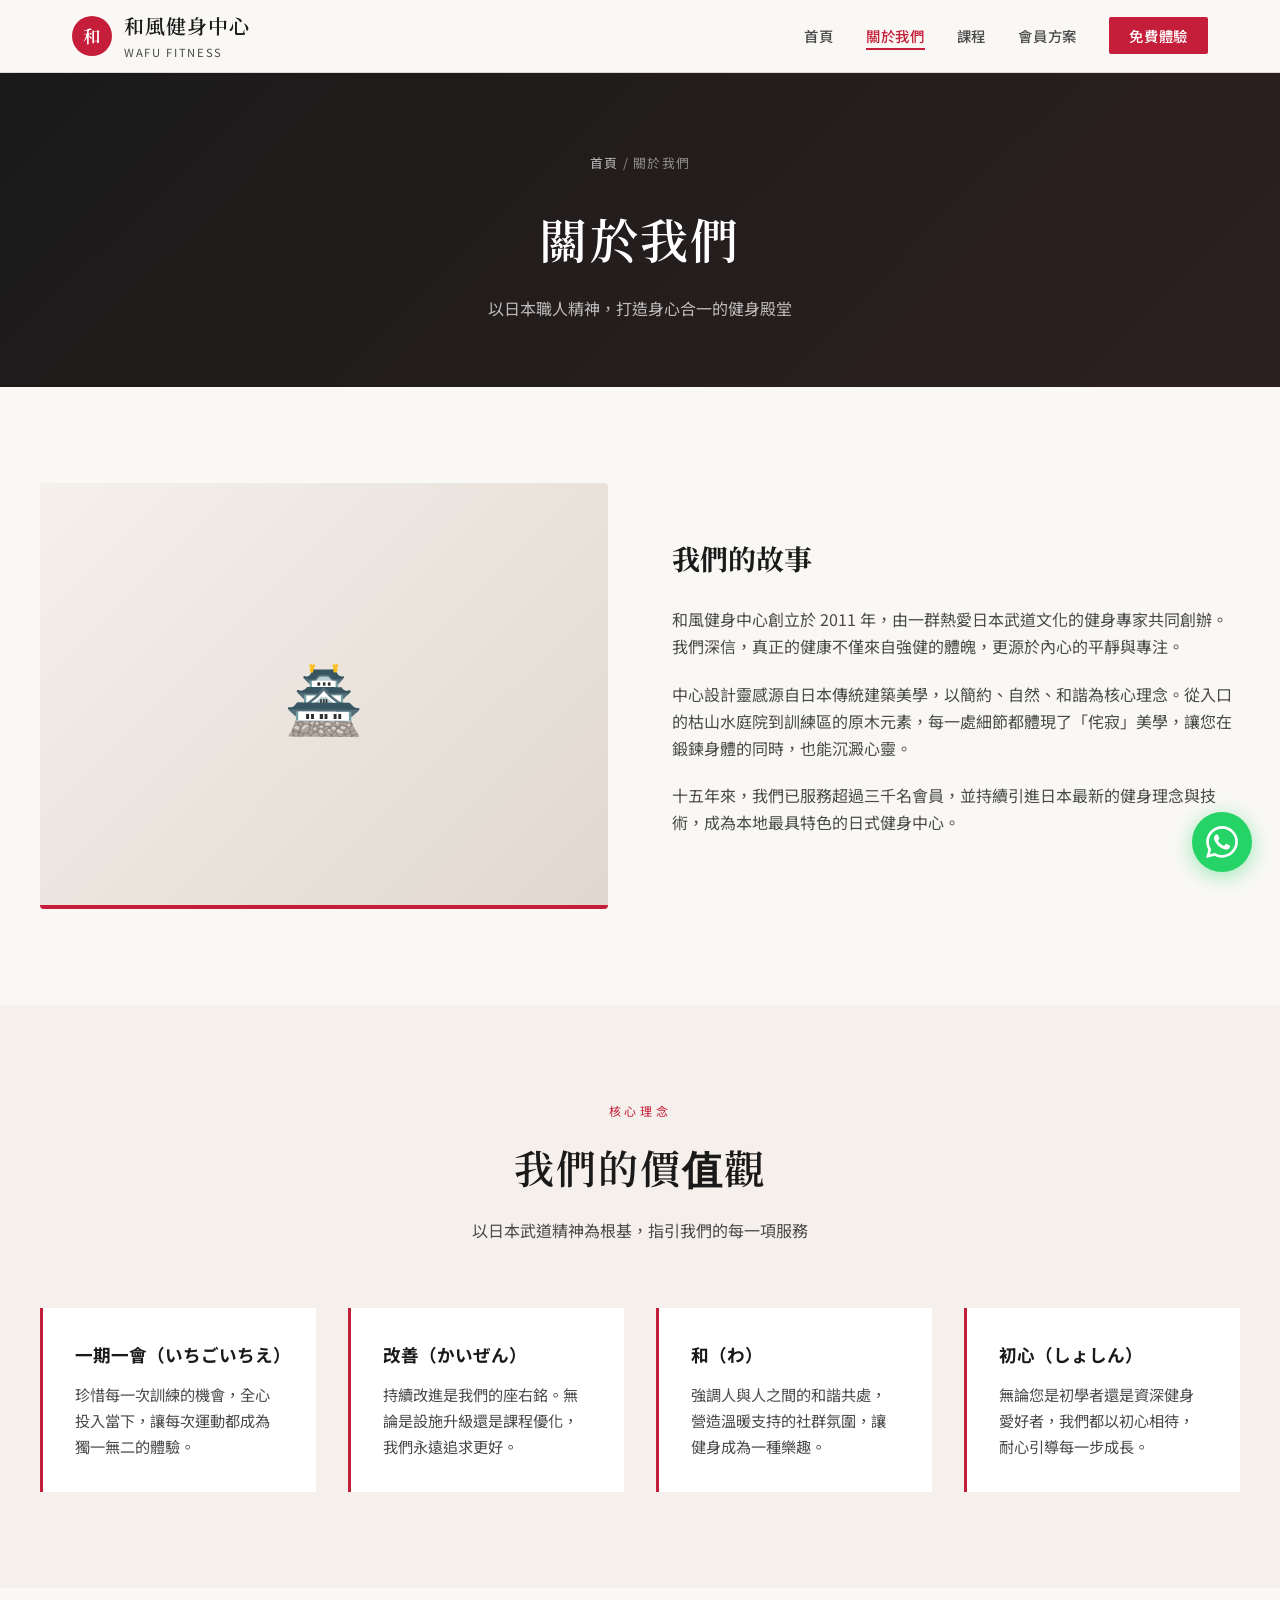
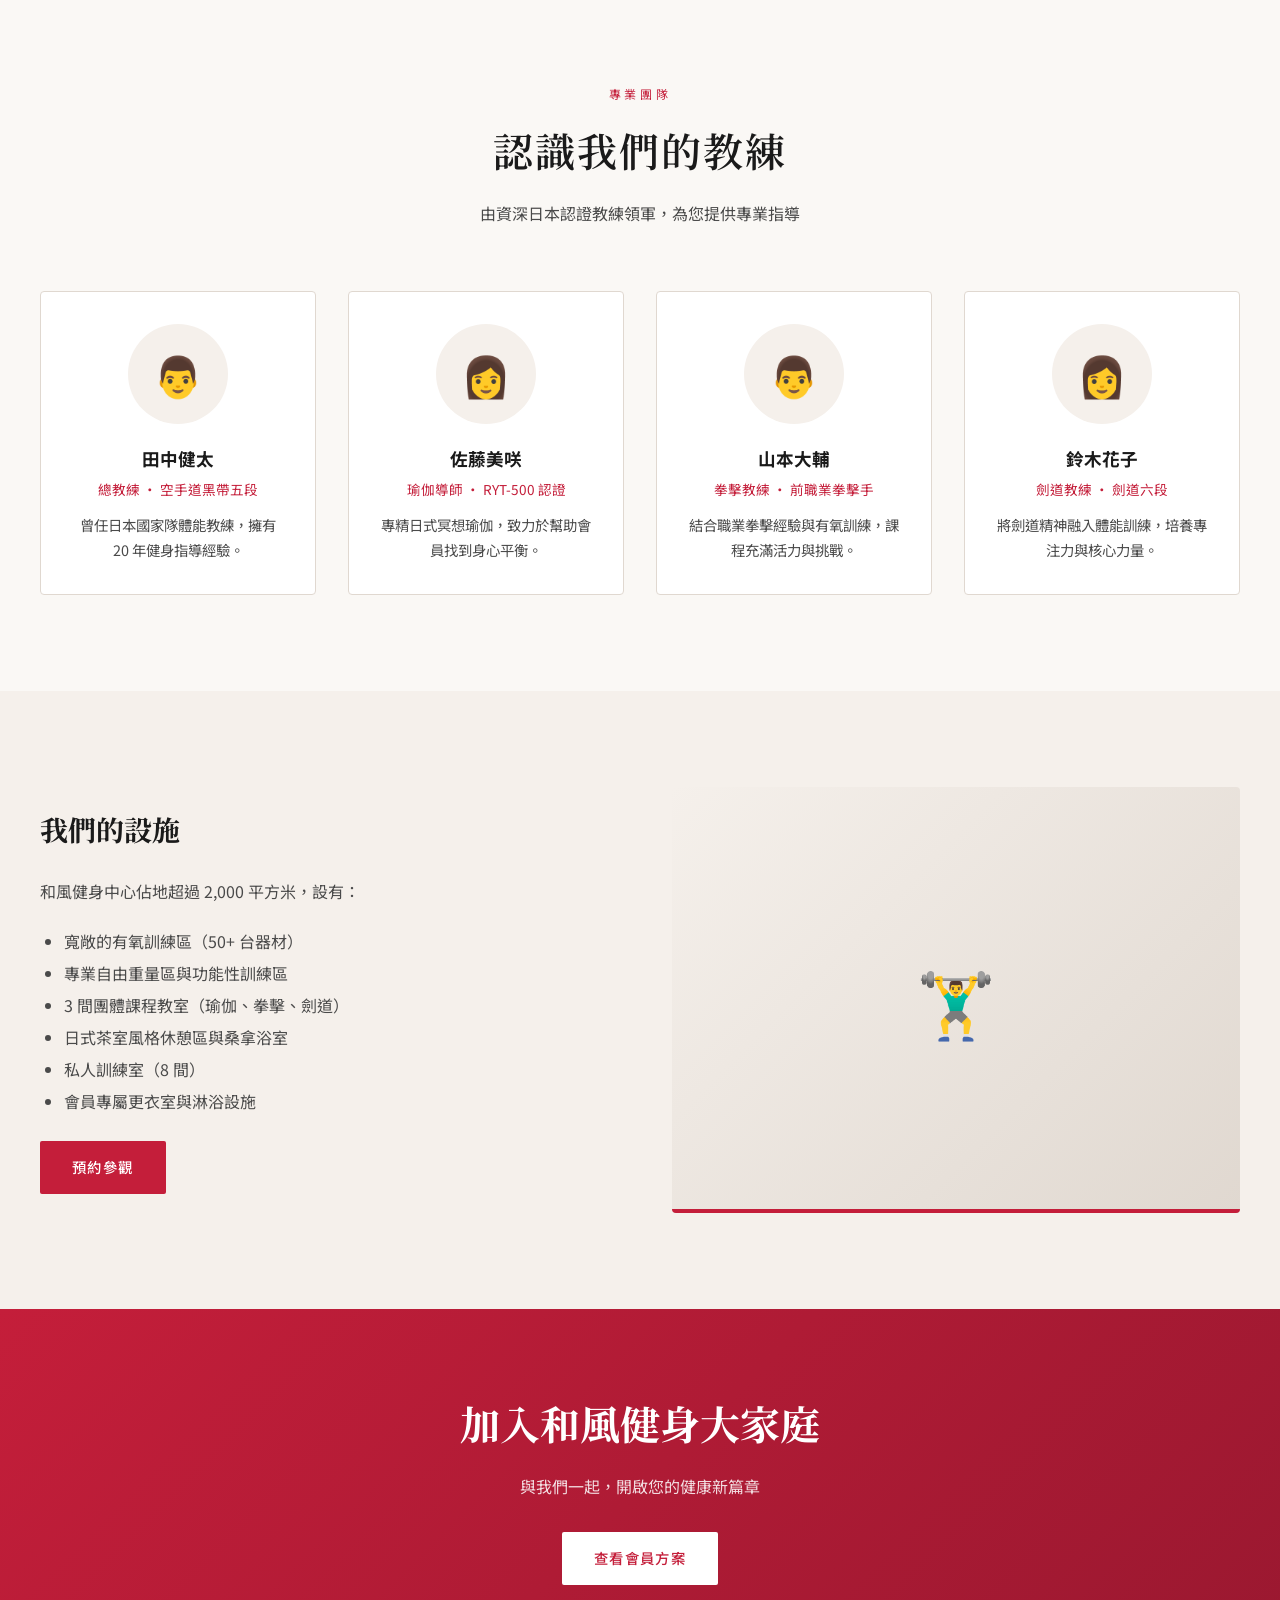
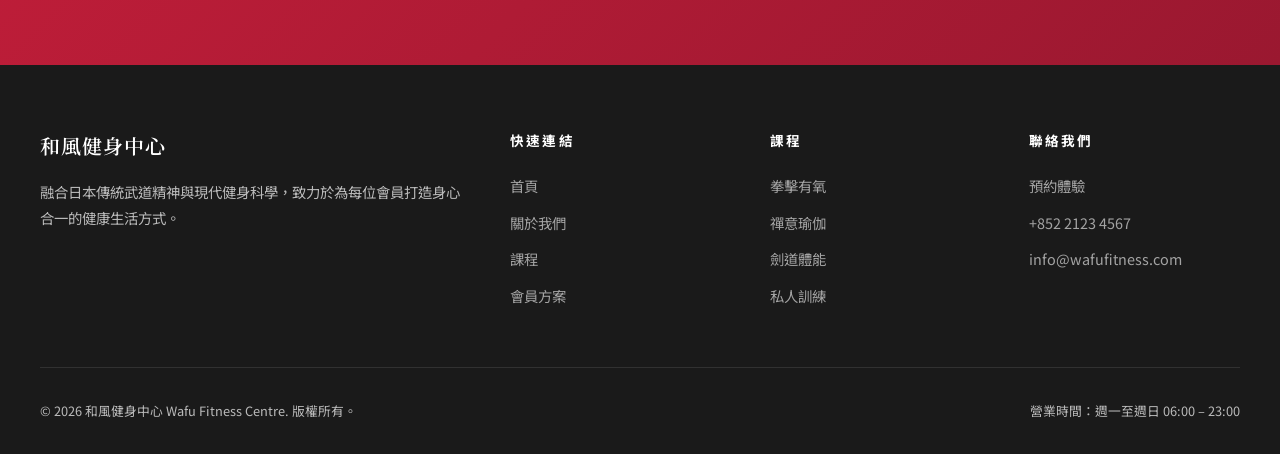
==== about.html @ 662dbab8 "Add files via upload" ====
<!DOCTYPE html>
<html lang="zh-Hant">
<head>
  <meta charset="UTF-8">
  <meta name="viewport" content="width=device-width, initial-scale=1.0">
  <title>和風健身中心 | 關於我們</title>
  <link rel="stylesheet" href="styles.css">
</head>
<body>
  <header id="header">
    <nav>
      <a href="index.html" class="logo">
        <div class="logo-icon">和</div>
        <div>
          <span class="logo-text">和風健身中心</span>
          <span class="logo-sub">WAFU FITNESS</span>
        </div>
      </a>
      <ul class="nav-links" id="navLinks">
        <li><a href="index.html">首頁</a></li>
        <li><a href="about.html" class="active">關於我們</a></li>
        <li><a href="classes.html">課程</a></li>
        <li><a href="membership.html">會員方案</a></li>
        <li><a href="contact.html" class="nav-cta">免費體驗</a></li>
      </ul>
      <button class="menu-toggle" id="menuToggle" aria-label="開啟選單">
        <span></span>
        <span></span>
        <span></span>
      </button>
    </nav>
  </header>

  <main>
    <section class="page-hero">
      <div class="breadcrumb"><a href="index.html">首頁</a> / 關於我們</div>
      <h1>關於我們</h1>
      <p>以日本職人精神，打造身心合一的健身殿堂</p>
    </section>

    <section class="section">
      <div class="section-inner">
        <div class="about-grid">
          <div class="about-image">🏯</div>
          <div class="about-text">
            <h3>我們的故事</h3>
            <p>和風健身中心創立於 2011 年，由一群熱愛日本武道文化的健身專家共同創辦。我們深信，真正的健康不僅來自強健的體魄，更源於內心的平靜與專注。</p>
            <p>中心設計靈感源自日本傳統建築美學，以簡約、自然、和諧為核心理念。從入口的枯山水庭院到訓練區的原木元素，每一處細節都體現了「侘寂」美學，讓您在鍛鍊身體的同時，也能沉澱心靈。</p>
            <p>十五年來，我們已服務超過三千名會員，並持續引進日本最新的健身理念與技術，成為本地最具特色的日式健身中心。</p>
          </div>
        </div>
      </div>
    </section>

    <section class="section" style="background: var(--paper-warm);">
      <div class="section-inner">
        <div class="section-header">
          <span class="section-tag">核心理念</span>
          <h2>我們的價值觀</h2>
          <p>以日本武道精神為根基，指引我們的每一項服務</p>
        </div>
        <div class="values-grid">
          <div class="value-item">
            <h4>一期一會（いちごいちえ）</h4>
            <p>珍惜每一次訓練的機會，全心投入當下，讓每次運動都成為獨一無二的體驗。</p>
          </div>
          <div class="value-item">
            <h4>改善（かいぜん）</h4>
            <p>持續改進是我們的座右銘。無論是設施升級還是課程優化，我們永遠追求更好。</p>
          </div>
          <div class="value-item">
            <h4>和（わ）</h4>
            <p>強調人與人之間的和諧共處，營造溫暖支持的社群氛圍，讓健身成為一種樂趣。</p>
          </div>
          <div class="value-item">
            <h4>初心（しょしん）</h4>
            <p>無論您是初學者還是資深健身愛好者，我們都以初心相待，耐心引導每一步成長。</p>
          </div>
        </div>
      </div>
    </section>

    <section class="section">
      <div class="section-inner">
        <div class="section-header">
          <span class="section-tag">專業團隊</span>
          <h2>認識我們的教練</h2>
          <p>由資深日本認證教練領軍，為您提供專業指導</p>
        </div>
        <div class="team-grid">
          <div class="team-card">
            <div class="team-avatar">👨</div>
            <h4>田中健太</h4>
            <div class="team-role">總教練 · 空手道黑帶五段</div>
            <p>曾任日本國家隊體能教練，擁有 20 年健身指導經驗。</p>
          </div>
          <div class="team-card">
            <div class="team-avatar">👩</div>
            <h4>佐藤美咲</h4>
            <div class="team-role">瑜伽導師 · RYT-500 認證</div>
            <p>專精日式冥想瑜伽，致力於幫助會員找到身心平衡。</p>
          </div>
          <div class="team-card">
            <div class="team-avatar">👨</div>
            <h4>山本大輔</h4>
            <div class="team-role">拳擊教練 · 前職業拳擊手</div>
            <p>結合職業拳擊經驗與有氧訓練，課程充滿活力與挑戰。</p>
          </div>
          <div class="team-card">
            <div class="team-avatar">👩</div>
            <h4>鈴木花子</h4>
            <div class="team-role">劍道教練 · 劍道六段</div>
            <p>將劍道精神融入體能訓練，培養專注力與核心力量。</p>
          </div>
        </div>
      </div>
    </section>

    <section class="section" style="background: var(--paper-warm);">
      <div class="section-inner">
        <div class="about-grid">
          <div class="about-text">
            <h3>我們的設施</h3>
            <p>和風健身中心佔地超過 2,000 平方米，設有：</p>
            <ul style="color: var(--ink-light); margin: 1rem 0 1.5rem 1.5rem; line-height: 2;">
              <li>寬敞的有氧訓練區（50+ 台器材）</li>
              <li>專業自由重量區與功能性訓練區</li>
              <li>3 間團體課程教室（瑜伽、拳擊、劍道）</li>
              <li>日式茶室風格休憩區與桑拿浴室</li>
              <li>私人訓練室（8 間）</li>
              <li>會員專屬更衣室與淋浴設施</li>
            </ul>
            <a href="contact.html" class="btn btn-primary">預約參觀</a>
          </div>
          <div class="about-image">🏋️‍♂️</div>
        </div>
      </div>
    </section>

    <section class="cta-section">
      <h2>加入和風健身大家庭</h2>
      <p>與我們一起，開啟您的健康新篇章</p>
      <a href="membership.html" class="btn">查看會員方案</a>
    </section>
  </main>

  <footer>
    <div class="footer-inner">
      <div class="footer-grid">
        <div class="footer-brand">
          <span class="logo-text">和風健身中心</span>
          <p>融合日本傳統武道精神與現代健身科學，致力於為每位會員打造身心合一的健康生活方式。</p>
        </div>
        <div class="footer-col">
          <h4>快速連結</h4>
          <ul>
            <li><a href="index.html">首頁</a></li>
            <li><a href="about.html">關於我們</a></li>
            <li><a href="classes.html">課程</a></li>
            <li><a href="membership.html">會員方案</a></li>
          </ul>
        </div>
        <div class="footer-col">
          <h4>課程</h4>
          <ul>
            <li><a href="classes.html">拳擊有氧</a></li>
            <li><a href="classes.html">禪意瑜伽</a></li>
            <li><a href="classes.html">劍道體能</a></li>
            <li><a href="classes.html">私人訓練</a></li>
          </ul>
        </div>
        <div class="footer-col">
          <h4>聯絡我們</h4>
          <ul>
            <li><a href="contact.html">預約體驗</a></li>
            <li><a href="tel:+85221234567">+852 2123 4567</a></li>
            <li><a href="mailto:info@wafufitness.com">info@wafufitness.com</a></li>
          </ul>
        </div>
      </div>
      <div class="footer-bottom">
        <span>&copy; 2026 和風健身中心 Wafu Fitness Centre. 版權所有。</span>
        <span>營業時間：週一至週日 06:00 – 23:00</span>
      </div>
    </div>
  </footer>

  <a href="https://wa.me/85222223333" class="whatsapp-float" target="_blank" rel="noopener noreferrer" aria-label="透過 WhatsApp 聯絡我們">
    <span class="whatsapp-float-tooltip">WhatsApp 查詢</span>
    <svg viewBox="0 0 24 24" aria-hidden="true"><path d="M17.472 14.382c-.297-.149-1.758-.867-2.03-.967-.273-.099-.471-.148-.67.15-.197.297-.767.966-.94 1.164-.173.199-.347.223-.644.075-.297-.15-1.255-.463-2.39-1.475-.883-.788-1.48-1.761-1.653-2.059-.173-.297-.018-.458.13-.606.134-.133.298-.347.446-.52.149-.174.198-.298.298-.497.099-.198.05-.371-.025-.52-.075-.149-.669-1.612-.916-2.207-.242-.579-.487-.5-.669-.51-.173-.008-.371-.01-.57-.01-.198 0-.52.074-.792.372-.272.297-1.04 1.016-1.04 2.479 0 1.462 1.065 2.875 1.213 3.074.149.198 2.096 3.2 5.077 4.487.709.306 1.262.489 1.694.625.712.227 1.36.195 1.871.118.571-.085 1.758-.719 2.006-1.413.248-.694.248-1.289.173-1.413-.074-.124-.272-.198-.57-.347m-5.421 7.403h-.004a9.87 9.87 0 01-5.031-1.378l-.361-.214-3.741.982.998-3.648-.235-.374a9.86 9.86 0 01-1.51-5.26c.001-5.45 4.436-9.884 9.888-9.884 2.64 0 5.122 1.03 6.988 2.898a9.825 9.825 0 012.893 6.994c-.003 5.45-4.435 9.884-9.881 9.884m8.413-18.297A11.815 11.815 0 0012.05 0C5.495 0 .16 5.335.157 11.892c0 2.096.547 4.142 1.588 5.945L.057 24l6.305-1.654a11.882 11.882 0 005.683 1.448h.005c6.554 0 11.89-5.335 11.893-11.893a11.821 11.821 0 00-3.48-8.413z"/></svg>
  </a>

  <script>
    const header = document.getElementById('header');
    const menuToggle = document.getElementById('menuToggle');
    const navLinks = document.getElementById('navLinks');

    window.addEventListener('scroll', () => {
      header.classList.toggle('scrolled', window.scrollY > 50);
    });

    menuToggle.addEventListener('click', () => {
      navLinks.classList.toggle('open');
    });
  </script>
</body>
</html>
---- styles.css ----
/* 和風健身中心 - 共用樣式 */
@import url('https://fonts.googleapis.com/css2?family=Noto+Sans+TC:wght@300;400;500;700&family=Noto+Serif+JP:wght@400;600&display=swap');

:root {
  --primary: #c41e3a;
  --primary-dark: #9a1830;
  --ink: #1a1a1a;
  --ink-light: #4a4a4a;
  --paper: #faf8f5;
  --paper-warm: #f5f0eb;
  --gold: #b8860b;
  --border: #e0d8d0;
  --shadow: rgba(26, 26, 26, 0.08);
}

* {
  margin: 0;
  padding: 0;
  box-sizing: border-box;
}

html {
  scroll-behavior: smooth;
}

body {
  font-family: 'Noto Sans TC', sans-serif;
  background: var(--paper);
  color: var(--ink);
  line-height: 1.7;
  font-size: 16px;
}

/* 導航列 */
header {
  position: fixed;
  top: 0;
  left: 0;
  right: 0;
  z-index: 1000;
  background: rgba(250, 248, 245, 0.95);
  backdrop-filter: blur(12px);
  border-bottom: 1px solid var(--border);
  transition: box-shadow 0.3s;
}

header.scrolled {
  box-shadow: 0 2px 20px var(--shadow);
}

nav {
  max-width: 1200px;
  margin: 0 auto;
  padding: 0 2rem;
  display: flex;
  align-items: center;
  justify-content: space-between;
  height: 72px;
}

.logo {
  display: flex;
  align-items: center;
  gap: 0.75rem;
  text-decoration: none;
  color: var(--ink);
}

.logo-icon {
  width: 40px;
  height: 40px;
  background: var(--primary);
  border-radius: 50%;
  display: flex;
  align-items: center;
  justify-content: center;
  color: white;
  font-family: 'Noto Serif JP', serif;
  font-size: 1.1rem;
  font-weight: 600;
}

.logo-text {
  font-family: 'Noto Serif JP', serif;
  font-size: 1.25rem;
  font-weight: 600;
  letter-spacing: 0.05em;
}

.logo-sub {
  font-size: 0.7rem;
  color: var(--ink-light);
  letter-spacing: 0.15em;
  display: block;
}

.nav-links {
  display: flex;
  list-style: none;
  gap: 2rem;
}

.nav-links a {
  text-decoration: none;
  color: var(--ink-light);
  font-size: 0.9rem;
  font-weight: 500;
  letter-spacing: 0.05em;
  transition: color 0.2s;
  position: relative;
}

.nav-links a:hover,
.nav-links a.active {
  color: var(--primary);
}

.nav-links a.active::after {
  content: '';
  position: absolute;
  bottom: -4px;
  left: 0;
  right: 0;
  height: 2px;
  background: var(--primary);
}

.nav-cta {
  background: var(--primary);
  color: white !important;
  padding: 0.5rem 1.25rem;
  border-radius: 2px;
  transition: background 0.2s !important;
}

.nav-cta:hover {
  background: var(--primary-dark) !important;
}

.nav-cta::after {
  display: none !important;
}

/* 漢堡選單 */
.menu-toggle {
  display: none;
  flex-direction: column;
  gap: 5px;
  background: none;
  border: none;
  cursor: pointer;
  padding: 4px;
}

.menu-toggle span {
  display: block;
  width: 24px;
  height: 2px;
  background: var(--ink);
  transition: 0.3s;
}

/* 主要內容 */
main {
  margin-top: 72px;
}

/* 英雄區塊 */
.hero {
  position: relative;
  min-height: 85vh;
  display: flex;
  align-items: center;
  background: linear-gradient(135deg, #1a1a1a 0%, #2d2020 50%, #1a1a1a 100%);
  overflow: hidden;
}

.hero::before {
  content: '';
  position: absolute;
  inset: 0;
  background:
    radial-gradient(circle at 20% 80%, rgba(196, 30, 58, 0.15) 0%, transparent 50%),
    radial-gradient(circle at 80% 20%, rgba(184, 134, 11, 0.1) 0%, transparent 50%);
}

.hero-pattern {
  position: absolute;
  inset: 0;
  opacity: 0.04;
  background-image: url("data:image/svg+xml,%3Csvg width='60' height='60' viewBox='0 0 60 60' xmlns='http://www.w3.org/2000/svg'%3E%3Cg fill='none' fill-rule='evenodd'%3E%3Cg fill='%23ffffff' fill-opacity='1'%3E%3Cpath d='M36 34v-4h-2v4h-4v2h4v4h2v-4h4v-2h-4zm0-30V0h-2v4h-4v2h4v4h2V6h4V4h-4zM6 34v-4H4v4H0v2h4v4h2v-4h4v-2H6zM6 4V0H4v4H0v2h4v4h2V6h4V4H6z'/%3E%3C/g%3E%3C/g%3E%3C/svg%3E");
}

.hero-content {
  position: relative;
  max-width: 1200px;
  margin: 0 auto;
  padding: 4rem 2rem;
  color: white;
}

.hero-tag {
  display: inline-block;
  font-size: 0.8rem;
  letter-spacing: 0.3em;
  color: var(--gold);
  margin-bottom: 1.5rem;
  text-transform: uppercase;
}

.hero h1 {
  font-family: 'Noto Serif JP', serif;
  font-size: clamp(2.5rem, 6vw, 4.5rem);
  font-weight: 600;
  line-height: 1.2;
  margin-bottom: 1.5rem;
  letter-spacing: 0.05em;
}

.hero h1 span {
  color: var(--primary);
}

.hero-desc {
  font-size: 1.15rem;
  color: rgba(255, 255, 255, 0.75);
  max-width: 540px;
  margin-bottom: 2.5rem;
  font-weight: 300;
}

.hero-buttons {
  display: flex;
  gap: 1rem;
  flex-wrap: wrap;
}

/* 按鈕 */
.btn {
  display: inline-block;
  padding: 0.875rem 2rem;
  font-size: 0.9rem;
  font-weight: 500;
  letter-spacing: 0.1em;
  text-decoration: none;
  border-radius: 2px;
  transition: all 0.25s;
  cursor: pointer;
  border: none;
  font-family: inherit;
}

.btn-primary {
  background: var(--primary);
  color: white;
}

.btn-primary:hover {
  background: var(--primary-dark);
  transform: translateY(-2px);
  box-shadow: 0 8px 25px rgba(196, 30, 58, 0.35);
}

.btn-outline {
  background: transparent;
  color: white;
  border: 1px solid rgba(255, 255, 255, 0.4);
}

.btn-outline:hover {
  border-color: white;
  background: rgba(255, 255, 255, 0.08);
}

.btn-dark {
  background: var(--ink);
  color: white;
}

.btn-dark:hover {
  background: #333;
  transform: translateY(-2px);
}

/* 區塊 */
.section {
  padding: 6rem 2rem;
}

.section-inner {
  max-width: 1200px;
  margin: 0 auto;
}

.section-header {
  text-align: center;
  margin-bottom: 4rem;
}

.section-tag {
  font-size: 0.75rem;
  letter-spacing: 0.3em;
  color: var(--primary);
  margin-bottom: 0.75rem;
  display: block;
}

.section-header h2 {
  font-family: 'Noto Serif JP', serif;
  font-size: clamp(1.75rem, 4vw, 2.5rem);
  font-weight: 600;
  margin-bottom: 1rem;
  letter-spacing: 0.05em;
}

.section-header p {
  color: var(--ink-light);
  max-width: 600px;
  margin: 0 auto;
}

/* 特色卡片 */
.features-grid {
  display: grid;
  grid-template-columns: repeat(auto-fit, minmax(280px, 1fr));
  gap: 2rem;
}

.feature-card {
  background: white;
  padding: 2.5rem 2rem;
  border: 1px solid var(--border);
  border-radius: 4px;
  transition: transform 0.3s, box-shadow 0.3s;
}

.feature-card:hover {
  transform: translateY(-4px);
  box-shadow: 0 12px 40px var(--shadow);
}

.feature-icon {
  width: 56px;
  height: 56px;
  background: var(--paper-warm);
  border-radius: 50%;
  display: flex;
  align-items: center;
  justify-content: center;
  font-size: 1.5rem;
  margin-bottom: 1.5rem;
}

.feature-card h3 {
  font-size: 1.15rem;
  font-weight: 600;
  margin-bottom: 0.75rem;
}

.feature-card p {
  color: var(--ink-light);
  font-size: 0.95rem;
}

/* 統計數據 */
.stats {
  background: var(--ink);
  color: white;
  padding: 4rem 2rem;
}

.stats-grid {
  max-width: 1200px;
  margin: 0 auto;
  display: grid;
  grid-template-columns: repeat(auto-fit, minmax(200px, 1fr));
  gap: 2rem;
  text-align: center;
}

.stat-number {
  font-family: 'Noto Serif JP', serif;
  font-size: 3rem;
  font-weight: 600;
  color: var(--primary);
  line-height: 1;
  margin-bottom: 0.5rem;
}

.stat-label {
  font-size: 0.9rem;
  color: rgba(255, 255, 255, 0.7);
  letter-spacing: 0.1em;
}

/* 頁面標題 */
.page-hero {
  background: linear-gradient(135deg, #1a1a1a 0%, #2d2020 100%);
  color: white;
  padding: 5rem 2rem 4rem;
  text-align: center;
}

.page-hero h1 {
  font-family: 'Noto Serif JP', serif;
  font-size: clamp(2rem, 5vw, 3rem);
  font-weight: 600;
  margin-bottom: 1rem;
  letter-spacing: 0.05em;
}

.page-hero p {
  color: rgba(255, 255, 255, 0.7);
  max-width: 600px;
  margin: 0 auto;
}

.breadcrumb {
  font-size: 0.8rem;
  color: rgba(255, 255, 255, 0.5);
  margin-bottom: 1.5rem;
  letter-spacing: 0.1em;
}

.breadcrumb a {
  color: rgba(255, 255, 255, 0.7);
  text-decoration: none;
}

.breadcrumb a:hover {
  color: white;
}

/* 關於頁面 */
.about-grid {
  display: grid;
  grid-template-columns: 1fr 1fr;
  gap: 4rem;
  align-items: center;
}

.about-image {
  aspect-ratio: 4/3;
  background: linear-gradient(135deg, var(--paper-warm) 0%, var(--border) 100%);
  border-radius: 4px;
  display: flex;
  align-items: center;
  justify-content: center;
  font-size: 4rem;
  position: relative;
  overflow: hidden;
}

.about-image::after {
  content: '';
  position: absolute;
  bottom: 0;
  left: 0;
  right: 0;
  height: 4px;
  background: var(--primary);
}

.about-text h3 {
  font-family: 'Noto Serif JP', serif;
  font-size: 1.75rem;
  margin-bottom: 1.5rem;
}

.about-text p {
  color: var(--ink-light);
  margin-bottom: 1.25rem;
}

.values-grid {
  display: grid;
  grid-template-columns: repeat(auto-fit, minmax(250px, 1fr));
  gap: 2rem;
  margin-top: 3rem;
}

.value-item {
  padding: 2rem;
  border-left: 3px solid var(--primary);
  background: white;
}

.value-item h4 {
  font-size: 1.1rem;
  margin-bottom: 0.75rem;
}

.value-item p {
  color: var(--ink-light);
  font-size: 0.95rem;
}

/* 課程卡片 */
.classes-grid {
  display: grid;
  grid-template-columns: repeat(auto-fit, minmax(320px, 1fr));
  gap: 2rem;
}

.class-card {
  background: white;
  border: 1px solid var(--border);
  border-radius: 4px;
  overflow: hidden;
  transition: transform 0.3s, box-shadow 0.3s;
}

.class-card:hover {
  transform: translateY(-4px);
  box-shadow: 0 12px 40px var(--shadow);
}

.class-image {
  height: 200px;
  display: flex;
  align-items: center;
  justify-content: center;
  font-size: 3.5rem;
  background: var(--paper-warm);
}

.class-body {
  padding: 1.75rem;
}

.class-tag {
  display: inline-block;
  font-size: 0.7rem;
  letter-spacing: 0.15em;
  color: var(--primary);
  background: rgba(196, 30, 58, 0.08);
  padding: 0.25rem 0.75rem;
  border-radius: 2px;
  margin-bottom: 0.75rem;
}

.class-body h3 {
  font-size: 1.2rem;
  margin-bottom: 0.5rem;
}

.class-body p {
  color: var(--ink-light);
  font-size: 0.9rem;
  margin-bottom: 1rem;
}

.class-meta {
  display: flex;
  gap: 1.5rem;
  font-size: 0.85rem;
  color: var(--ink-light);
  padding-top: 1rem;
  border-top: 1px solid var(--border);
}

/* 會員方案 */
.pricing-grid {
  display: grid;
  grid-template-columns: repeat(auto-fit, minmax(300px, 1fr));
  gap: 2rem;
  align-items: start;
}

.pricing-card {
  background: white;
  border: 1px solid var(--border);
  border-radius: 4px;
  padding: 2.5rem 2rem;
  text-align: center;
  transition: transform 0.3s, box-shadow 0.3s;
}

.pricing-card.featured {
  border-color: var(--primary);
  position: relative;
  transform: scale(1.03);
}

.pricing-card.featured::before {
  content: '最受歡迎';
  position: absolute;
  top: -12px;
  left: 50%;
  transform: translateX(-50%);
  background: var(--primary);
  color: white;
  font-size: 0.7rem;
  letter-spacing: 0.15em;
  padding: 0.35rem 1rem;
  border-radius: 2px;
}

.pricing-card:hover {
  box-shadow: 0 12px 40px var(--shadow);
}

.pricing-name {
  font-size: 1.1rem;
  font-weight: 600;
  margin-bottom: 0.5rem;
}

.pricing-price {
  font-family: 'Noto Serif JP', serif;
  font-size: 2.5rem;
  font-weight: 600;
  color: var(--primary);
  margin: 1rem 0;
}

.pricing-price span {
  font-size: 1rem;
  color: var(--ink-light);
  font-family: 'Noto Sans TC', sans-serif;
}

.pricing-desc {
  color: var(--ink-light);
  font-size: 0.9rem;
  margin-bottom: 2rem;
  padding-bottom: 2rem;
  border-bottom: 1px solid var(--border);
}

.pricing-features {
  list-style: none;
  text-align: left;
  margin-bottom: 2rem;
}

.pricing-features li {
  padding: 0.5rem 0;
  font-size: 0.9rem;
  color: var(--ink-light);
  display: flex;
  align-items: center;
  gap: 0.75rem;
}

.pricing-features li::before {
  content: '✓';
  color: var(--primary);
  font-weight: 700;
}

/* 聯絡表單 */
.contact-grid {
  display: grid;
  grid-template-columns: 1fr 1.2fr;
  gap: 4rem;
}

.contact-info h3 {
  font-family: 'Noto Serif JP', serif;
  font-size: 1.5rem;
  margin-bottom: 2rem;
}

.contact-item {
  display: flex;
  gap: 1rem;
  margin-bottom: 1.75rem;
}

.contact-icon {
  width: 48px;
  height: 48px;
  background: var(--paper-warm);
  border-radius: 50%;
  display: flex;
  align-items: center;
  justify-content: center;
  font-size: 1.25rem;
  flex-shrink: 0;
}

.contact-item h4 {
  font-size: 0.85rem;
  color: var(--ink-light);
  margin-bottom: 0.25rem;
  letter-spacing: 0.05em;
}

.contact-item p {
  font-size: 1rem;
}

.contact-form {
  background: white;
  padding: 2.5rem;
  border: 1px solid var(--border);
  border-radius: 4px;
}

.form-group {
  margin-bottom: 1.5rem;
}

.form-group label {
  display: block;
  font-size: 0.85rem;
  font-weight: 500;
  margin-bottom: 0.5rem;
  letter-spacing: 0.05em;
}

.form-group input,
.form-group select,
.form-group textarea {
  width: 100%;
  padding: 0.875rem 1rem;
  border: 1px solid var(--border);
  border-radius: 2px;
  font-family: inherit;
  font-size: 0.95rem;
  background: var(--paper);
  transition: border-color 0.2s;
}

.form-group input:focus,
.form-group select:focus,
.form-group textarea:focus {
  outline: none;
  border-color: var(--primary);
}

.form-group textarea {
  resize: vertical;
  min-height: 120px;
}

.form-row {
  display: grid;
  grid-template-columns: 1fr 1fr;
  gap: 1rem;
}

/* 地圖佔位 */
.map-placeholder {
  height: 300px;
  background: var(--paper-warm);
  border: 1px solid var(--border);
  border-radius: 4px;
  display: flex;
  align-items: center;
  justify-content: center;
  color: var(--ink-light);
  margin-top: 3rem;
}

/* 頁尾 */
footer {
  background: var(--ink);
  color: rgba(255, 255, 255, 0.7);
  padding: 4rem 2rem 2rem;
}

.footer-inner {
  max-width: 1200px;
  margin: 0 auto;
}

.footer-grid {
  display: grid;
  grid-template-columns: 2fr 1fr 1fr 1fr;
  gap: 3rem;
  margin-bottom: 3rem;
}

.footer-brand .logo-text {
  color: white;
  margin-bottom: 1rem;
  display: block;
}

.footer-brand p {
  font-size: 0.9rem;
  line-height: 1.8;
}

.footer-col h4 {
  color: white;
  font-size: 0.85rem;
  letter-spacing: 0.15em;
  margin-bottom: 1.25rem;
}

.footer-col ul {
  list-style: none;
}

.footer-col li {
  margin-bottom: 0.6rem;
}

.footer-col a {
  color: rgba(255, 255, 255, 0.6);
  text-decoration: none;
  font-size: 0.9rem;
  transition: color 0.2s;
}

.footer-col a:hover {
  color: white;
}

.footer-bottom {
  border-top: 1px solid rgba(255, 255, 255, 0.1);
  padding-top: 2rem;
  display: flex;
  justify-content: space-between;
  align-items: center;
  font-size: 0.8rem;
}

/* CTA 區塊 */
.cta-section {
  background: linear-gradient(135deg, var(--primary) 0%, var(--primary-dark) 100%);
  color: white;
  text-align: center;
  padding: 5rem 2rem;
}

.cta-section h2 {
  font-family: 'Noto Serif JP', serif;
  font-size: clamp(1.75rem, 4vw, 2.5rem);
  margin-bottom: 1rem;
}

.cta-section p {
  opacity: 0.85;
  margin-bottom: 2rem;
  max-width: 500px;
  margin-left: auto;
  margin-right: auto;
}

.cta-section .btn {
  background: white;
  color: var(--primary);
}

.cta-section .btn:hover {
  background: var(--paper);
  transform: translateY(-2px);
}

/* 時間表 */
.schedule-table {
  width: 100%;
  border-collapse: collapse;
  background: white;
  border: 1px solid var(--border);
  border-radius: 4px;
  overflow: hidden;
}

.schedule-table th,
.schedule-table td {
  padding: 1rem 1.25rem;
  text-align: left;
  border-bottom: 1px solid var(--border);
}

.schedule-table th {
  background: var(--paper-warm);
  font-size: 0.85rem;
  letter-spacing: 0.1em;
  font-weight: 600;
}

.schedule-table td {
  font-size: 0.9rem;
  color: var(--ink-light);
}

.schedule-table tr:last-child td {
  border-bottom: none;
}

.schedule-table tr:hover td {
  background: var(--paper);
}

/* 團隊 */
.team-grid {
  display: grid;
  grid-template-columns: repeat(auto-fit, minmax(250px, 1fr));
  gap: 2rem;
}

.team-card {
  text-align: center;
  background: white;
  padding: 2rem;
  border: 1px solid var(--border);
  border-radius: 4px;
}

.team-avatar {
  width: 100px;
  height: 100px;
  background: var(--paper-warm);
  border-radius: 50%;
  margin: 0 auto 1.25rem;
  display: flex;
  align-items: center;
  justify-content: center;
  font-size: 2.5rem;
}

.team-card h4 {
  font-size: 1.1rem;
  margin-bottom: 0.25rem;
}

.team-role {
  color: var(--primary);
  font-size: 0.85rem;
  margin-bottom: 0.75rem;
}

.team-card p {
  color: var(--ink-light);
  font-size: 0.9rem;
}

/* 響應式 */
@media (max-width: 900px) {
  .nav-links {
    display: none;
    position: absolute;
    top: 72px;
    left: 0;
    right: 0;
    background: var(--paper);
    flex-direction: column;
    padding: 1.5rem 2rem;
    gap: 0;
    border-bottom: 1px solid var(--border);
    box-shadow: 0 8px 20px var(--shadow);
  }

  .nav-links.open {
    display: flex;
  }

  .nav-links li {
    padding: 0.75rem 0;
    border-bottom: 1px solid var(--border);
  }

  .nav-links li:last-child {
    border-bottom: none;
    padding-top: 1rem;
  }

  .menu-toggle {
    display: flex;
  }

  .about-grid,
  .contact-grid {
    grid-template-columns: 1fr;
  }

  .footer-grid {
    grid-template-columns: 1fr 1fr;
  }

  .pricing-card.featured {
    transform: none;
  }
}

/* WhatsApp 浮動按鈕 */
.whatsapp-float {
  position: fixed;
  bottom: 1.75rem;
  right: 1.75rem;
  z-index: 1100;
  width: 60px;
  height: 60px;
  background: #25d366;
  color: white;
  border-radius: 50%;
  display: flex;
  align-items: center;
  justify-content: center;
  box-shadow: 0 4px 20px rgba(37, 211, 102, 0.45);
  text-decoration: none;
  transition: transform 0.25s, box-shadow 0.25s, background 0.25s;
}

.whatsapp-float:hover {
  background: #1ebe57;
  transform: scale(1.08);
  box-shadow: 0 6px 28px rgba(37, 211, 102, 0.55);
}

.whatsapp-float svg {
  width: 32px;
  height: 32px;
  fill: currentColor;
}

.whatsapp-float-tooltip {
  position: absolute;
  right: calc(100% + 12px);
  top: 50%;
  transform: translateY(-50%);
  background: var(--ink);
  color: white;
  font-size: 0.8rem;
  white-space: nowrap;
  padding: 0.5rem 0.85rem;
  border-radius: 4px;
  opacity: 0;
  pointer-events: none;
  transition: opacity 0.2s;
}

.whatsapp-float:hover .whatsapp-float-tooltip {
  opacity: 1;
}

@media (max-width: 600px) {
  .whatsapp-float {
    bottom: 1.25rem;
    right: 1.25rem;
    width: 56px;
    height: 56px;
  }

  .whatsapp-float-tooltip {
    display: none;
  }

  .form-row {
    grid-template-columns: 1fr;
  }

  .footer-grid {
    grid-template-columns: 1fr;
  }

  .footer-bottom {
    flex-direction: column;
    gap: 1rem;
    text-align: center;
  }

  .stats-grid {
    grid-template-columns: 1fr 1fr;
  }
}
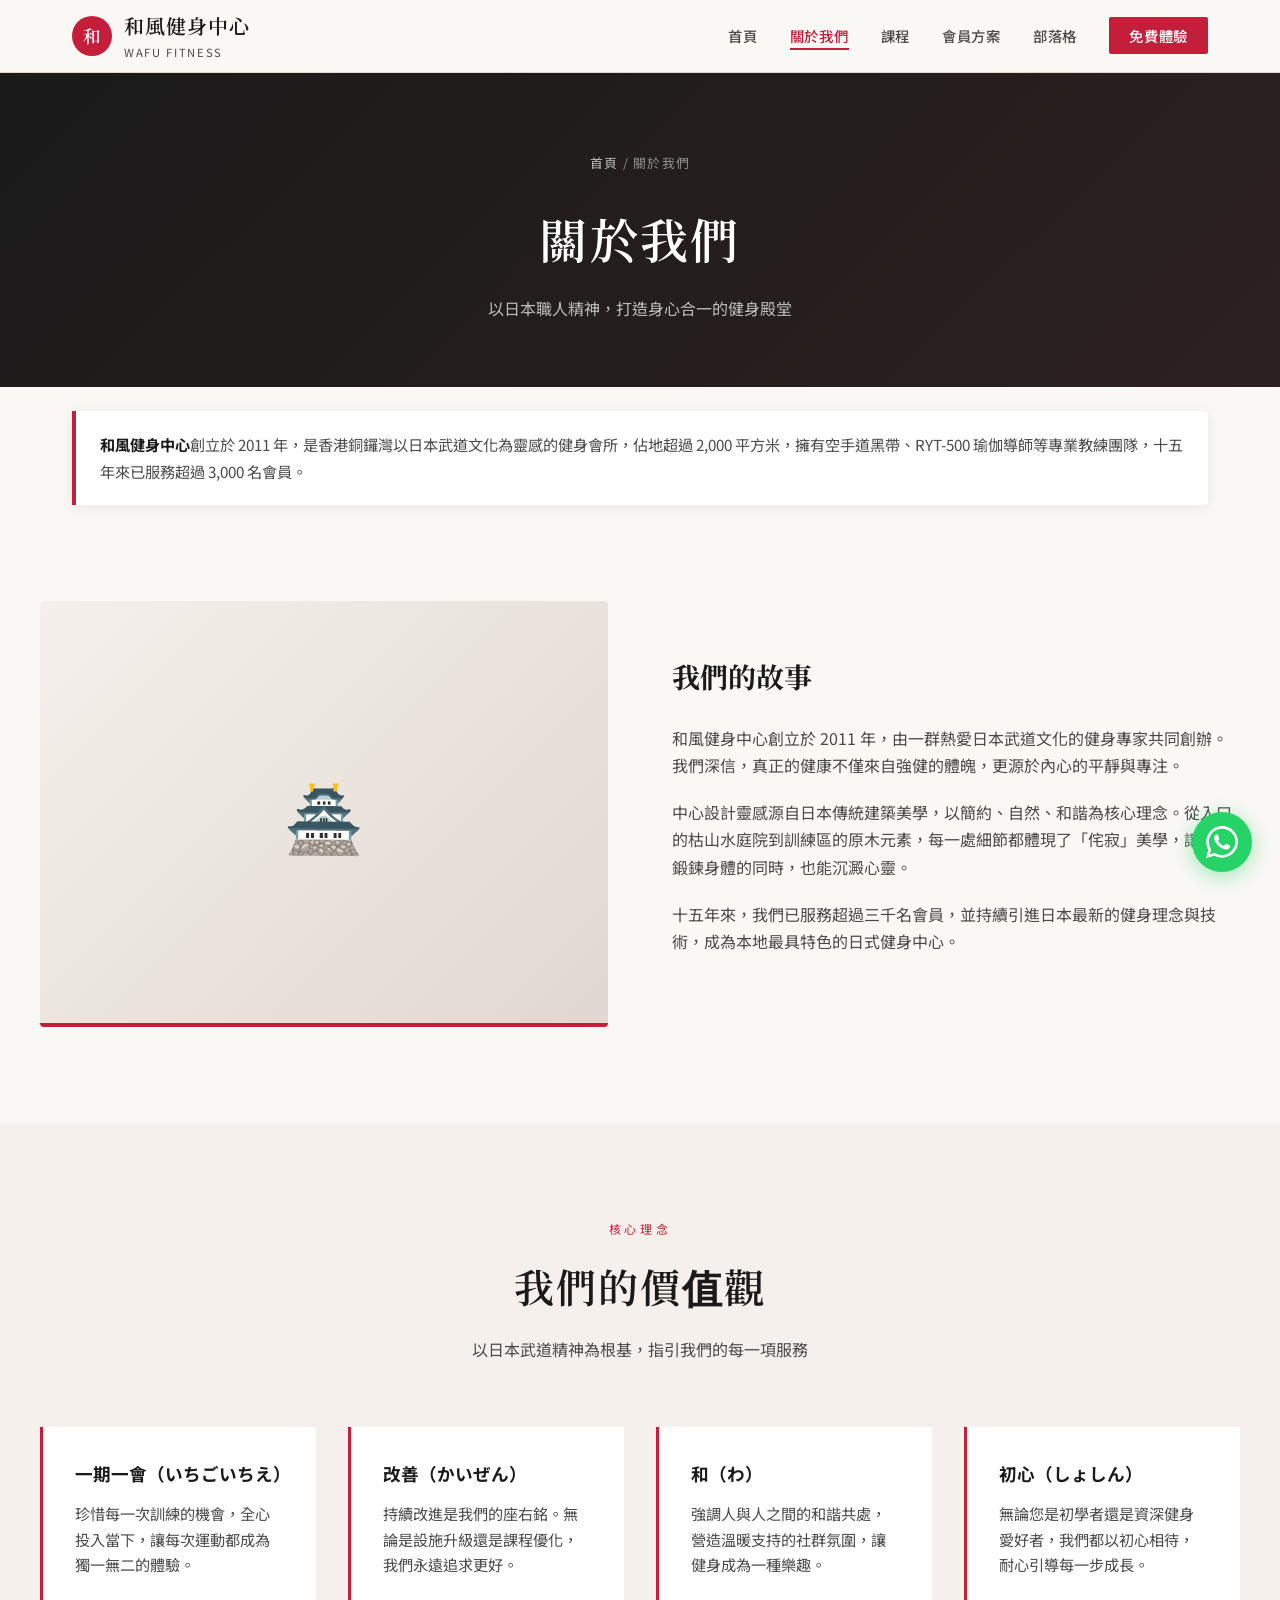
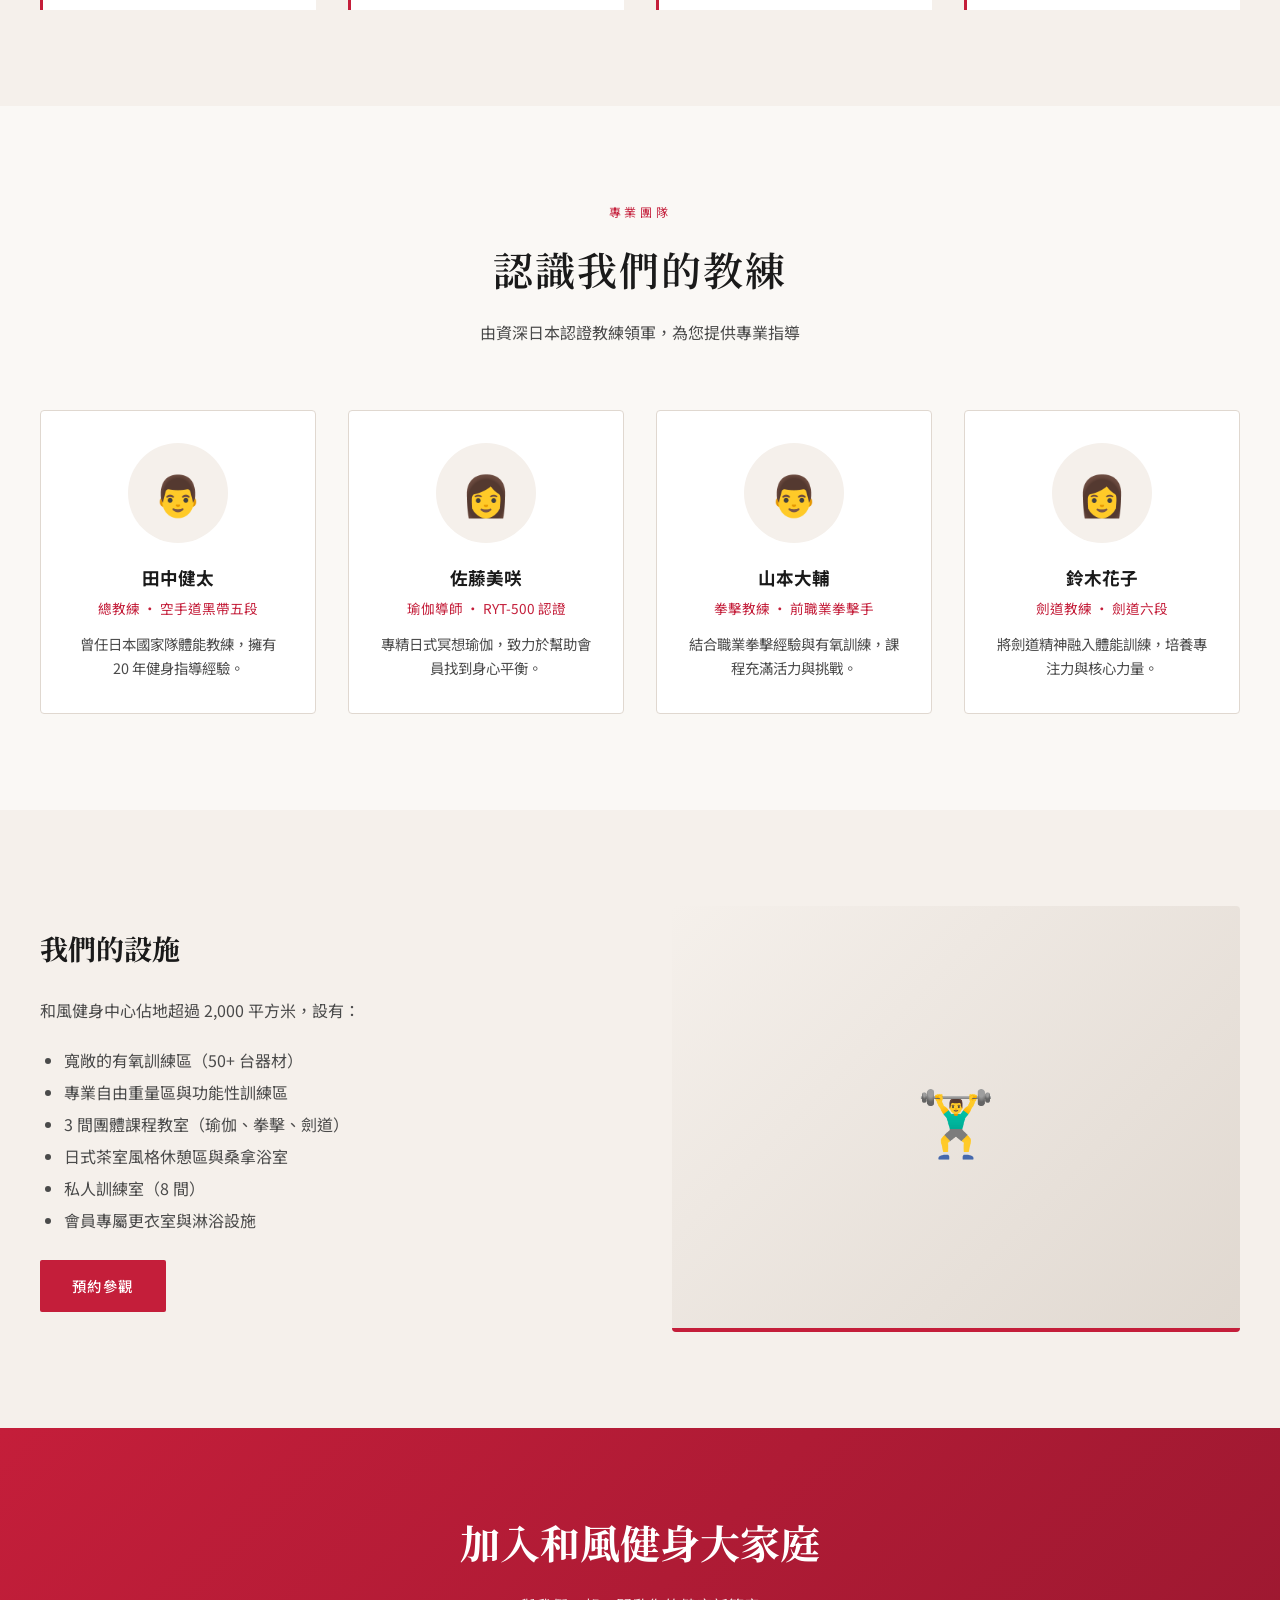
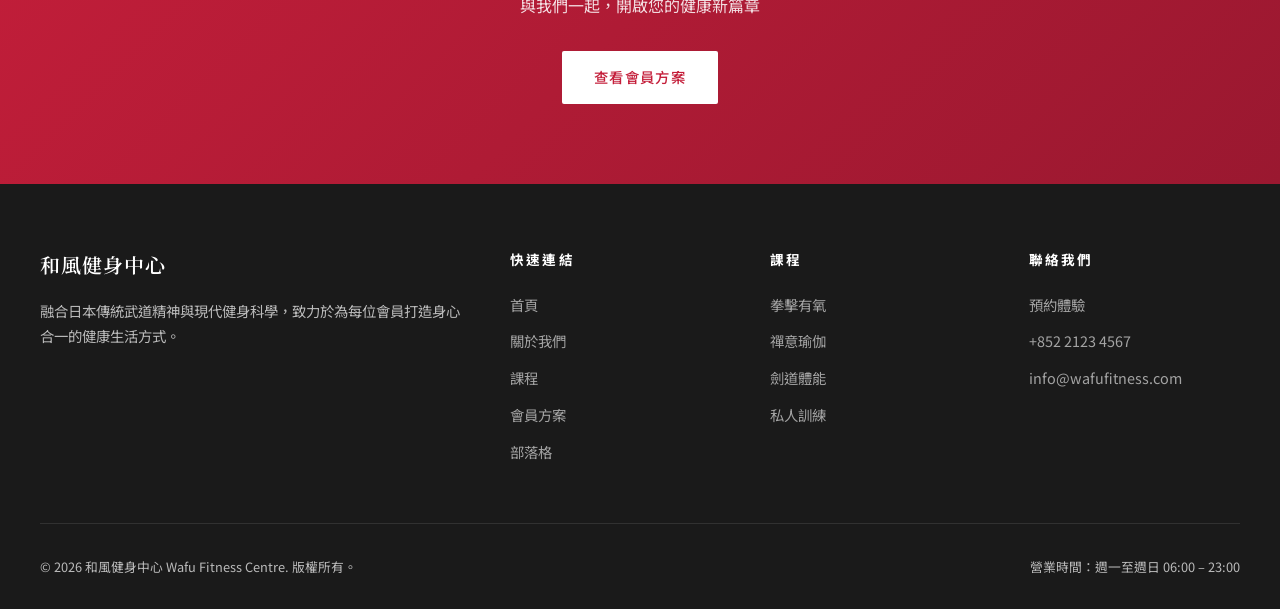
==== commit 3a08a969: "Add files via upload" ====
--- a/about.html
+++ b/about.html
@@ -3,8 +3,48 @@
 <head>
   <meta charset="UTF-8">
   <meta name="viewport" content="width=device-width, initial-scale=1.0">
-  <title>和風健身中心 | 關於我們</title>
+  <title>關於我們 | 和風健身中心 — 香港日式健身會所</title>
+  <meta name="description" content="了解和風健身中心的品牌故事、日本武道核心理念、專業教練團隊及 2,000 平方米訓練設施。創立於 2011 年，服務超過 3,000 名會員。">
+  <meta name="robots" content="index, follow">
+  <link rel="canonical" href="https://www.wafufitness.com/about.html">
+  <link rel="alternate" type="text/markdown" href="https://www.wafufitness.com/about.html.md" title="Markdown 版本">
+  <link rel="ai-catalog" href="https://www.wafufitness.com/.well-known/ai-catalog.json">
+  <meta property="og:type" content="website">
+  <meta property="og:locale" content="zh_Hant">
+  <meta property="og:title" content="關於我們 | 和風健身中心">
+  <meta property="og:description" content="以日本職人精神打造身心合一的健身殿堂，15 年專業經驗。">
+  <meta property="og:url" content="https://www.wafufitness.com/about.html">
   <link rel="stylesheet" href="styles.css">
+  <script type="application/ld+json">
+  {
+    "@context": "https://schema.org",
+    "@graph": [
+      {
+        "@type": "AboutPage",
+        "@id": "https://www.wafufitness.com/about.html#webpage",
+        "name": "關於我們",
+        "url": "https://www.wafufitness.com/about.html",
+        "isPartOf": { "@id": "https://www.wafufitness.com/#website" },
+        "about": { "@id": "https://www.wafufitness.com/#organization" },
+        "inLanguage": "zh-Hant"
+      },
+      {
+        "@type": "ExerciseGym",
+        "@id": "https://www.wafufitness.com/#organization",
+        "name": "和風健身中心",
+        "foundingDate": "2011",
+        "url": "https://www.wafufitness.com/"
+      },
+      {
+        "@type": "BreadcrumbList",
+        "itemListElement": [
+          { "@type": "ListItem", "position": 1, "name": "首頁", "item": "https://www.wafufitness.com/" },
+          { "@type": "ListItem", "position": 2, "name": "關於我們" }
+        ]
+      }
+    ]
+  }
+  </script>
 </head>
 <body>
   <header id="header">
@@ -21,6 +61,7 @@
         <li><a href="about.html" class="active">關於我們</a></li>
         <li><a href="classes.html">課程</a></li>
         <li><a href="membership.html">會員方案</a></li>
+        <li><a href="blog/index.html">部落格</a></li>
         <li><a href="contact.html" class="nav-cta">免費體驗</a></li>
       </ul>
       <button class="menu-toggle" id="menuToggle" aria-label="開啟選單">
@@ -37,6 +78,10 @@
       <h1>關於我們</h1>
       <p>以日本職人精神，打造身心合一的健身殿堂</p>
     </section>
+
+    <div class="seo-answer" role="note" aria-label="簡介">
+      <p><strong>和風健身中心</strong>創立於 2011 年，是香港銅鑼灣以日本武道文化為靈感的健身會所，佔地超過 2,000 平方米，擁有空手道黑帶、RYT-500 瑜伽導師等專業教練團隊，十五年來已服務超過 3,000 名會員。</p>
+    </div>
 
     <section class="section">
       <div class="section-inner">
@@ -158,6 +203,7 @@
             <li><a href="about.html">關於我們</a></li>
             <li><a href="classes.html">課程</a></li>
             <li><a href="membership.html">會員方案</a></li>
+            <li><a href="blog/index.html">部落格</a></li>
           </ul>
         </div>
         <div class="footer-col">
--- a/styles.css
+++ b/styles.css
@@ -929,6 +929,144 @@
 .team-card p {
   color: var(--ink-light);
   font-size: 0.9rem;
+}
+
+/* SEO 直接答案區塊 */
+.seo-answer {
+  max-width: 1200px;
+  margin: 0 auto;
+  padding: 1.5rem 2rem 0;
+}
+
+.seo-answer p {
+  background: white;
+  border-left: 4px solid var(--primary);
+  padding: 1.25rem 1.5rem;
+  margin: 0;
+  color: var(--ink-light);
+  font-size: 0.95rem;
+  line-height: 1.8;
+  border-radius: 0 4px 4px 0;
+  box-shadow: 0 2px 12px var(--shadow);
+}
+
+.seo-answer strong {
+  color: var(--ink);
+}
+
+/* 部落格 */
+.blog-grid {
+  display: grid;
+  grid-template-columns: repeat(auto-fit, minmax(320px, 1fr));
+  gap: 2rem;
+}
+
+.blog-card {
+  background: white;
+  border: 1px solid var(--border);
+  border-radius: 4px;
+  overflow: hidden;
+  transition: transform 0.3s, box-shadow 0.3s;
+}
+
+.blog-card:hover {
+  transform: translateY(-4px);
+  box-shadow: 0 12px 40px var(--shadow);
+}
+
+.blog-card-image {
+  height: 180px;
+  display: flex;
+  align-items: center;
+  justify-content: center;
+  font-size: 3.5rem;
+  background: var(--paper-warm);
+}
+
+.blog-card-body {
+  padding: 1.75rem;
+}
+
+.blog-date {
+  font-size: 0.8rem;
+  color: var(--ink-light);
+  letter-spacing: 0.05em;
+}
+
+.blog-card h2 {
+  font-size: 1.25rem;
+  margin: 0.5rem 0 0.75rem;
+}
+
+.blog-card h2 a {
+  color: var(--ink);
+  text-decoration: none;
+  transition: color 0.2s;
+}
+
+.blog-card h2 a:hover {
+  color: var(--primary);
+}
+
+.blog-card p {
+  color: var(--ink-light);
+  font-size: 0.9rem;
+  margin-bottom: 1rem;
+}
+
+.blog-read-more {
+  font-size: 0.85rem;
+  color: var(--primary);
+  text-decoration: none;
+  font-weight: 500;
+  letter-spacing: 0.05em;
+}
+
+.blog-read-more:hover {
+  text-decoration: underline;
+}
+
+.blog-article {
+  padding-top: 2rem;
+}
+
+.blog-article-inner {
+  max-width: 760px;
+}
+
+.blog-lead {
+  font-size: 1.15rem;
+  color: var(--ink-light);
+  margin-bottom: 2rem;
+  line-height: 1.8;
+}
+
+.blog-article h2 {
+  font-family: 'Noto Serif JP', serif;
+  font-size: 1.35rem;
+  margin: 2rem 0 1rem;
+}
+
+.blog-article p {
+  color: var(--ink-light);
+  margin-bottom: 1.25rem;
+}
+
+.blog-article a {
+  color: var(--primary);
+}
+
+.blog-cta {
+  margin-top: 3rem;
+  padding: 2rem;
+  background: var(--paper-warm);
+  border-radius: 4px;
+  text-align: center;
+}
+
+.blog-cta p {
+  margin-bottom: 1rem;
+  color: var(--ink);
 }
 
 /* 響應式 */
